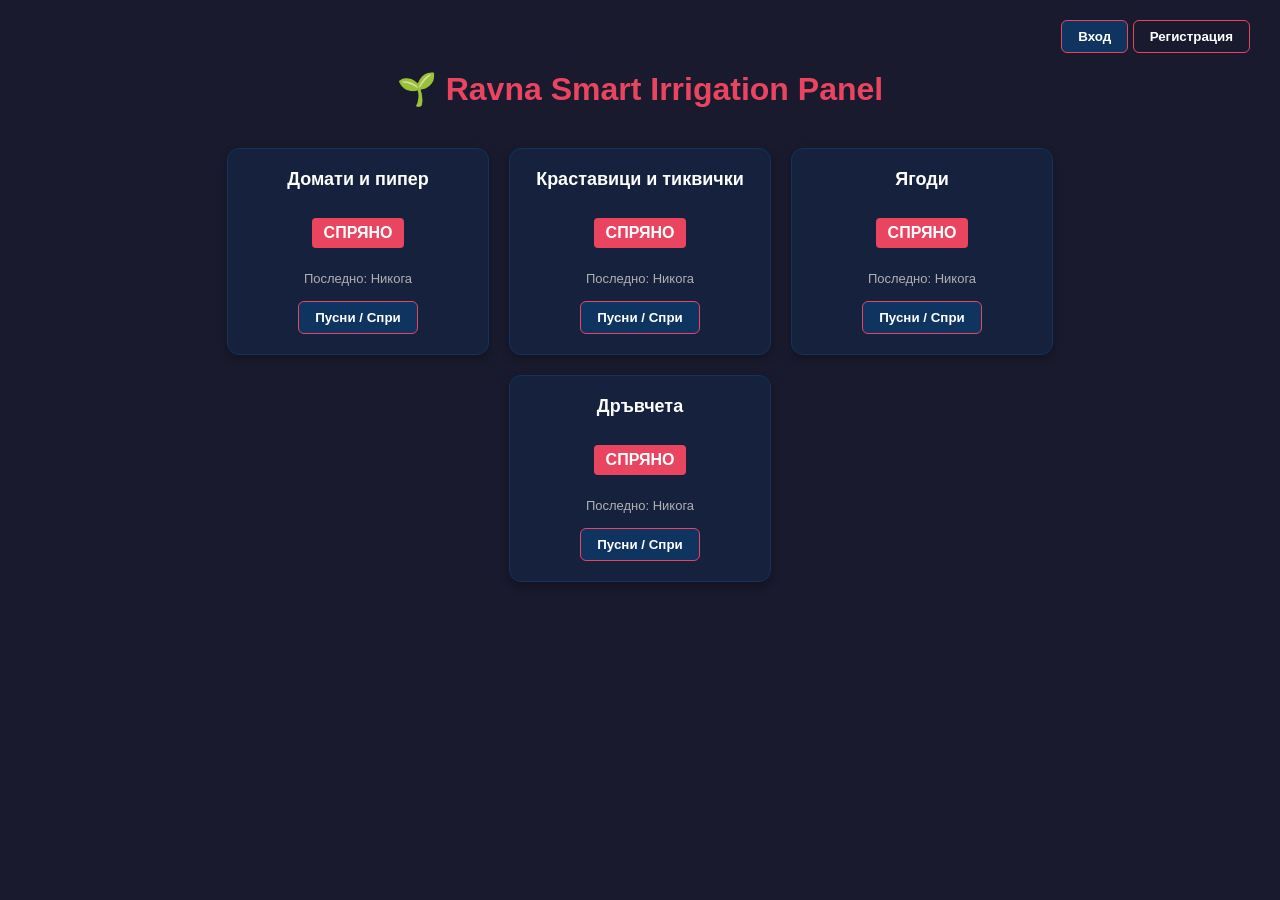
==== irrigation-api/frontend/index.html @ bcd3ff77 "Added the FE code" ====
<!DOCTYPE html>
<html lang="bg">
<head>
    <meta charset="UTF-8">
    <meta name="viewport" content="width=device-width, initial-scale=1.0">
    <title>Smart Irrigation Control Panel</title>
    <link rel="stylesheet" href="style.css">
</head>
<body>
<!-- Горе вдясно бутони за автентикация -->
<div id="top-auth-bar" class="top-bar">
    <div id="login-trigger-section">
        <button onclick="openLoginModal()">Вход</button>
        <button class="btn-secondary" onclick="openRegisterModal()">Регистрация</button>
    </div>
    <div id="user-info" style="display: none;">
        <p>Добре дошъл, <span id="current-username"></span>!</p>
        <button onclick="logoutUser()">Изход</button>
    </div>
</div>

<h1>🌱 Ravna Smart Irrigation Panel</h1>

<!-- Модален прозорец за Вход -->
<div id="login-modal" class="modal">
    <div class="modal-content card">
        <span class="close-btn" onclick="closeLoginModal()">&times;</span>
        <h3>Вход в системата</h3>
        <form onsubmit="event.preventDefault(); loginUser();" novalidate>
            <input type="text" id="login-username" placeholder="Потребителско име"><br><br>
            <div class="password-container">
                <input type="password" id="login-password" placeholder="Парола">
                <span class="password-toggle" onclick="togglePasswordVisibility('login-password')">👁️</span>
            </div>
            <div id="login-error" class="error-msg"></div><br>
            <button type="submit">Вход</button>
        </form>
    </div>
</div>

<!-- Модален прозорец за Регистрация -->
<div id="register-modal" class="modal">
    <div class="modal-content card">
        <span class="close-btn" onclick="closeRegisterModal()">&times;</span>
        <h3>Регистрация на нов потребител</h3>
        <form onsubmit="event.preventDefault(); registerUser();" novalidate>
            <input type="text" id="reg-username" placeholder="Потребителско име"><br><br>
            <div class="password-container">
                <input type="password" id="reg-password" placeholder="Парола">
                <span class="password-toggle" onclick="togglePasswordVisibility('reg-password')">👁️</span>
            </div>
            <div id="reg-error" class="error-msg"></div><br>
            <button type="submit">Запиши се</button>
        </form>
    </div>
</div>

<!-- Централно табло със зоните -->
<div class="grid" id="zones-container">
    <div class="card" data-zone-id="1">
        <h3 class="zone-name">Домати и пипер</h3>
        <div class="status off">СПРЯНО</div>
        <p class="zone-watered">Последно: Никога</p>
        <button onclick="toggleZone(1)">Пусни / Спри</button>
    </div>

    <div class="card" data-zone-id="3">
        <h3 class="zone-name">Краставици и тиквички</h3>
        <div class="status off">СПРЯНО</div>
        <p class="zone-watered">Последно: Никога</p>
        <button onclick="toggleZone(3)">Пусни / Спри</button>
    </div>

    <div class="card" data-zone-id="4">
        <h3 class="zone-name">Ягоди</h3>
        <div class="status off">СПРЯНО</div>
        <p class="zone-watered">Последно: Никога</p>
        <button onclick="toggleZone(4)">Пусни / Спри</button>
    </div>

    <div class="card" data-zone-id="5">
        <h3 class="zone-name">Дръвчета</h3>
        <div class="status off">СПРЯНО</div>
        <p class="zone-watered">Последно: Никога</p>
        <button onclick="toggleZone(5)">Пусни / Спри</button>
    </div>
</div>

<script src="app.js"></script>
</body>
</html>
---- irrigation-api/frontend/style.css ----
body {
    background-color: #1a1a2e;
    color: #eaeaea;
    font-family: Arial, sans-serif;
    margin: 0;
    padding: 20px;
    text-align: center;
}

/* Лента горе вдясно */
.top-bar {
    position: absolute;
    top: 20px;
    right: 30px;
    display: flex;
    align-items: center;
    gap: 10px;
}

.top-bar p {
    margin: 0 10px 0 0;
    display: inline-block;
}

h1 {
    color: #e94560;
    margin-top: 50px;
    margin-bottom: 40px;
}

/* Мрежа за картите в центъра */
.grid {
    display: flex;
    flex-wrap: wrap;
    justify-content: center;
    gap: 20px;
    max-width: 900px;
    margin: 0 auto;
}

.card {
    background: #16213e;
    border: 1px solid #0f3460;
    border-radius: 12px;
    padding: 20px;
    width: 220px;
    box-shadow: 0 4px 10px rgba(0, 0, 0, 0.3);
}

.zone-name {
    margin-top: 0;
    color: #fff;
    font-size: 18px;
}

.status {
    font-weight: bold;
    padding: 6px;
    border-radius: 4px;
    margin: 10px 0;
    display: inline-block;
    width: 80px;
}

.status.off {
    background-color: #e94560;
    color: #fff;
}

.status.on {
    background-color: #4ecc6d;
    color: #fff;
}

.zone-watered {
    font-size: 13px;
    color: #b0b0b0;
    margin-bottom: 15px;
}

button {
    background-color: #0f3460;
    color: #fff;
    border: 1px solid #e94560;
    padding: 8px 16px;
    border-radius: 6px;
    cursor: pointer;
    font-weight: bold;
    transition: background 0.2s;
}

button:hover {
    background-color: #e94560;
}

input {
    width: 80%;
    padding: 8px 12px;
    border-radius: 6px;
    border: 1px solid #1f4068;
    background: #0f3460;
    color: #fff;
    margin-bottom: 10px;
}

/* Модален прозорец */
.modal {
    display: none;
    position: fixed;
    z-index: 1000;
    left: 0;
    top: 0;
    width: 100%;
    height: 100%;
    background-color: rgba(0, 0, 0, 0.7);
}

.modal-content {
    position: relative;
    max-width: 350px;
    margin: 10% auto;
    text-align: center;
}

.close-btn {
    position: absolute;
    right: 15px;
    top: 10px;
    color: #e94560;
    font-size: 24px;
    font-weight: bold;
    cursor: pointer;
}

.btn-secondary {
    background: transparent;
    border: 1px solid #e94560;
}

.btn-secondary:hover {
    background: #e94560;
    color: #fff;
}
.error-msg {
    color: #e94560;
    font-size: 12px;
    margin-top: 5px;
    min-height: 15px;
    text-align: center;
    padding: 0 10px;
    word-break: break-word;
}

.password-container {
    position: relative;
    width: 80%;
    margin: 0 auto;
}

.password-container input {
    width: 100%;
    box-sizing: border-box;
    margin-bottom: 0;
    padding-right: 35px; /* Оставяме място за окото отвътре */
}

.password-toggle {
    position: absolute;
    right: 12px;
    top: 50%;
    transform: translateY(-50%);
    cursor: pointer;
    color: #b0b0b0;
    font-size: 16px;
    user-select: none;
}

.error-msg {
    color: #e94560;
    font-size: 12px;
    margin-top: 8px;
    min-height: 15px;
    text-align: center;
    padding: 0 10px;
    word-break: break-word;
}
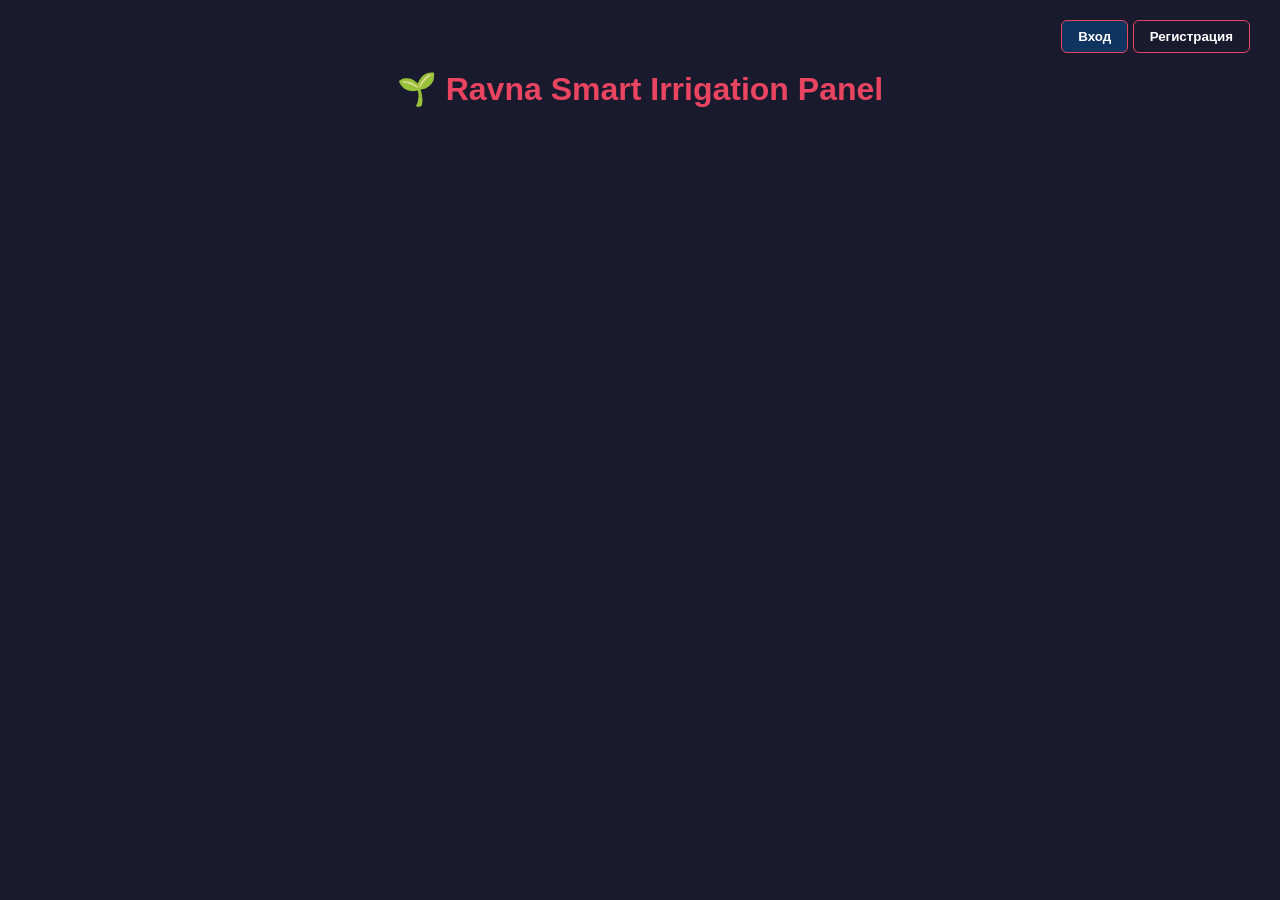
==== commit b6517012: "Adding the zone the db so that it show the last run state correctly and take the zones from the db" ====
--- a/irrigation-api/frontend/index.html
+++ b/irrigation-api/frontend/index.html
@@ -55,35 +55,8 @@
     </div>
 </div>
 
-<!-- Централно табло със зоните -->
+<!-- Централно табло със зоните (генерира се динамично от JavaScript) -->
 <div class="grid" id="zones-container">
-    <div class="card" data-zone-id="1">
-        <h3 class="zone-name">Домати и пипер</h3>
-        <div class="status off">СПРЯНО</div>
-        <p class="zone-watered">Последно: Никога</p>
-        <button onclick="toggleZone(1)">Пусни / Спри</button>
-    </div>
-
-    <div class="card" data-zone-id="3">
-        <h3 class="zone-name">Краставици и тиквички</h3>
-        <div class="status off">СПРЯНО</div>
-        <p class="zone-watered">Последно: Никога</p>
-        <button onclick="toggleZone(3)">Пусни / Спри</button>
-    </div>
-
-    <div class="card" data-zone-id="4">
-        <h3 class="zone-name">Ягоди</h3>
-        <div class="status off">СПРЯНО</div>
-        <p class="zone-watered">Последно: Никога</p>
-        <button onclick="toggleZone(4)">Пусни / Спри</button>
-    </div>
-
-    <div class="card" data-zone-id="5">
-        <h3 class="zone-name">Дръвчета</h3>
-        <div class="status off">СПРЯНО</div>
-        <p class="zone-watered">Последно: Никога</p>
-        <button onclick="toggleZone(5)">Пусни / Спри</button>
-    </div>
 </div>
 
 <script src="app.js"></script>
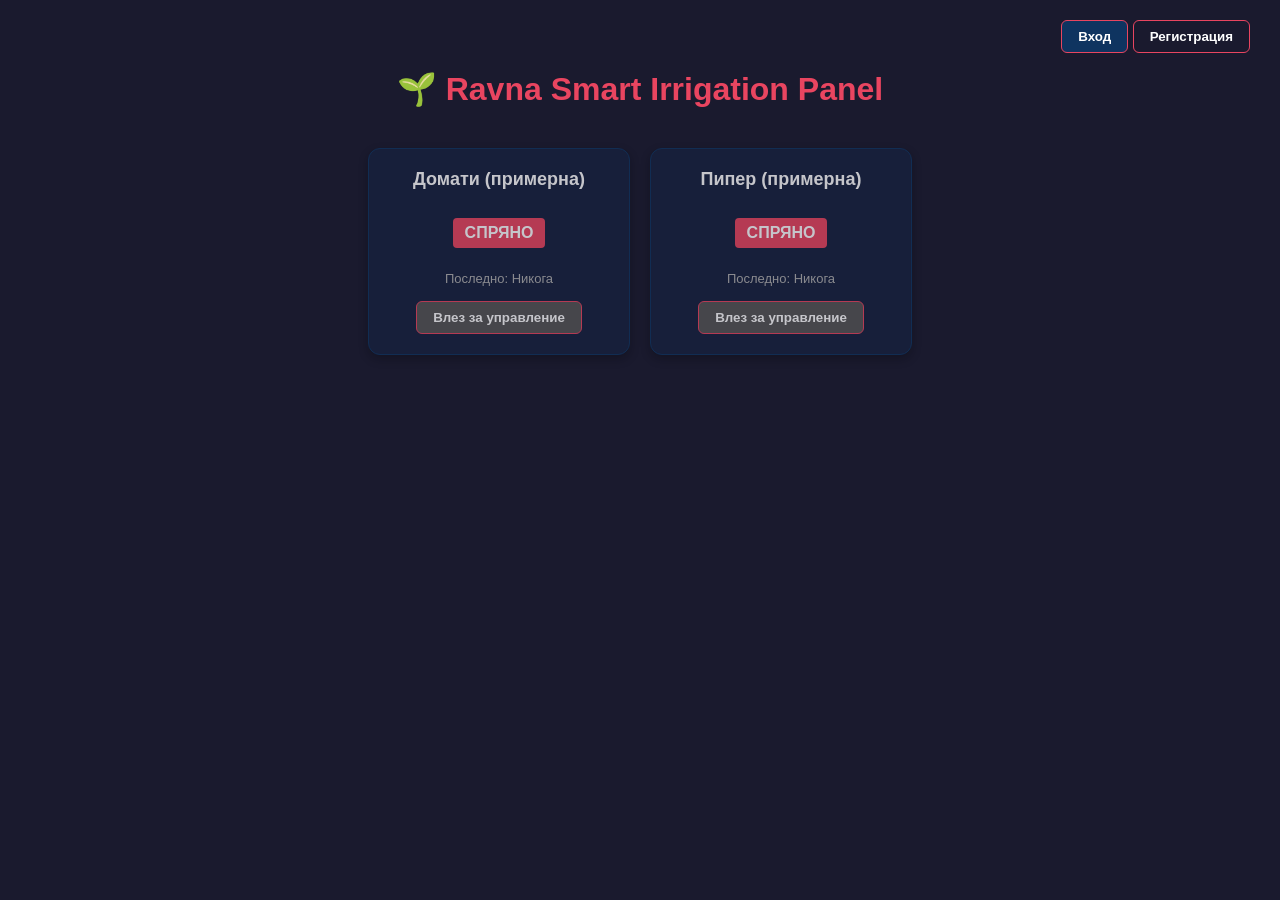
==== commit 04b0c610: "Aded functionality to kick the user out after the JWT expires and display zones for when no user is " ====
--- a/irrigation-api/frontend/index.html
+++ b/irrigation-api/frontend/index.html
@@ -54,8 +54,7 @@
         </form>
     </div>
 </div>
-
-<!-- Централно табло със зоните (генерира се динамично от JavaScript) -->
+<!-- Централно табло със зоните -->
 <div class="grid" id="zones-container">
 </div>
 
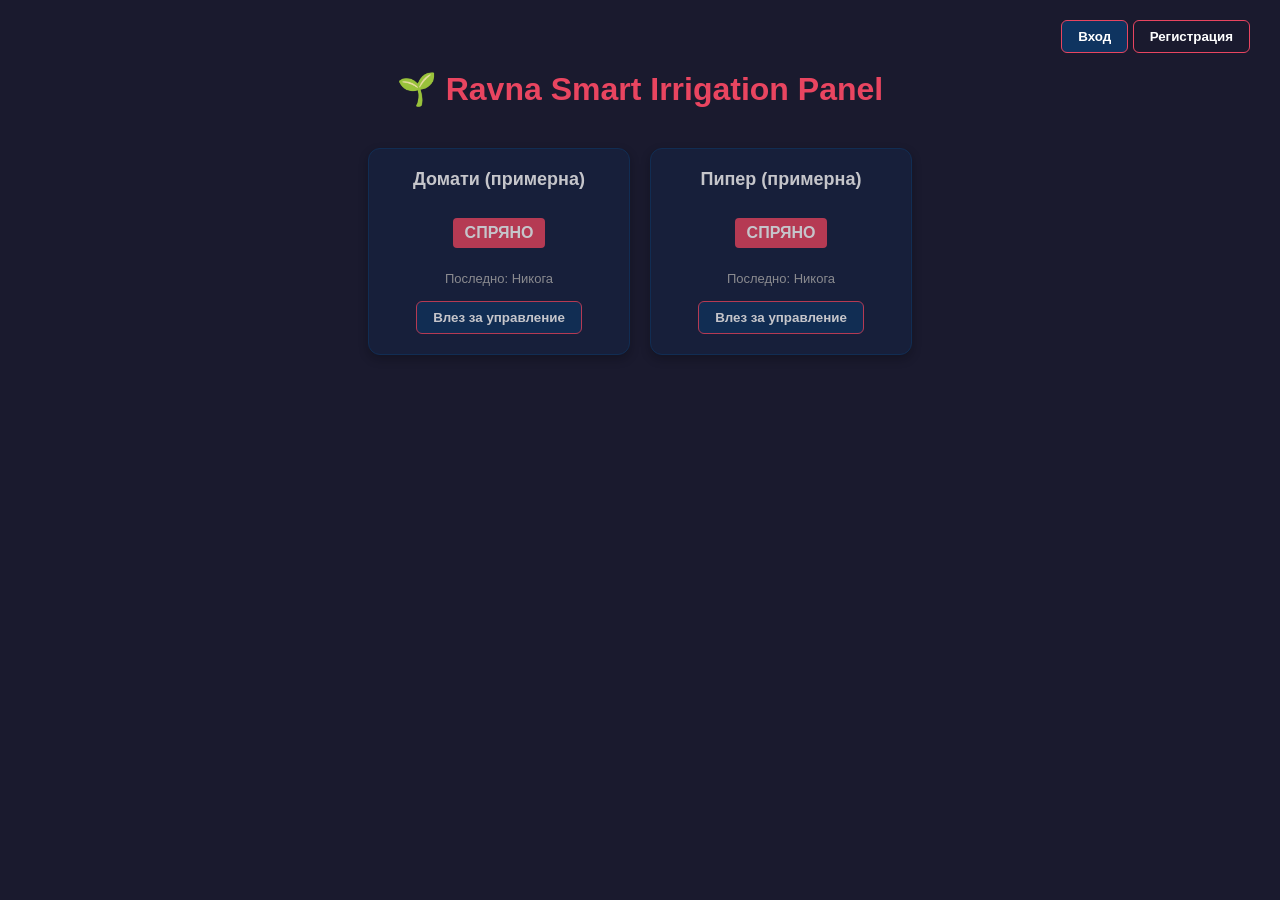
==== commit 2033e713: "refactor the code to make it easier to manage by adding the backend dir for the BE helpers and fixin" ====
--- a/irrigation-api/frontend/index.html
+++ b/irrigation-api/frontend/index.html
@@ -13,8 +13,9 @@
         <button onclick="openLoginModal()">Вход</button>
         <button class="btn-secondary" onclick="openRegisterModal()">Регистрация</button>
     </div>
-    <div id="user-info" style="display: none;">
-        <p>Добре дошъл, <span id="current-username"></span>!</p>
+    <div id="user-info" style="display: none; align-items: center; gap: 10px;">
+        <p style="margin: 0;">Добре дошъл, <span id="current-username"></span>!</p>
+        <button onclick="openAddZoneModal()" style="background-color: #4CAF50; cursor: pointer;">+ Добави зона</button>
         <button onclick="logoutUser()">Изход</button>
     </div>
 </div>
@@ -37,6 +38,18 @@
         </form>
     </div>
 </div>
+<!-- Модален прозорец за Добавяне на зона -->
+<div id="add-zone-modal" class="modal">
+    <div class="modal-content card">
+        <span class="close-btn" onclick="closeAddZoneModal()">&times;</span>
+        <h3>Добавяне на нова зона</h3>
+        <form onsubmit="event.preventDefault(); addZone();">
+            <input type="text" id="newZoneName" placeholder="Име на зоната (напр. Оранжерия)"><br><br>
+            <div id="add-zone-error" class="error-msg"></div><br>
+            <button type="submit">Запиши зоната</button>
+        </form>
+    </div>
+</div>
 
 <!-- Модален прозорец за Регистрация -->
 <div id="register-modal" class="modal">
@@ -54,6 +67,17 @@
         </form>
     </div>
 </div>
+
+<template id="zone-card-template">
+    <div class="card">
+        <h3 class="zone-name"></h3>
+        <div class="zone-status"></div>
+        <p class="zone-watered"></p>
+        <button class="btn-toggle">Пусни / Спри</button>
+        <button class="btn-delete" style="background-color: #d9534f; margin-top: 5px;">Изтрий</button>
+    </div>
+</template>
+
 <!-- Централно табло със зоните -->
 <div class="grid" id="zones-container">
 </div>
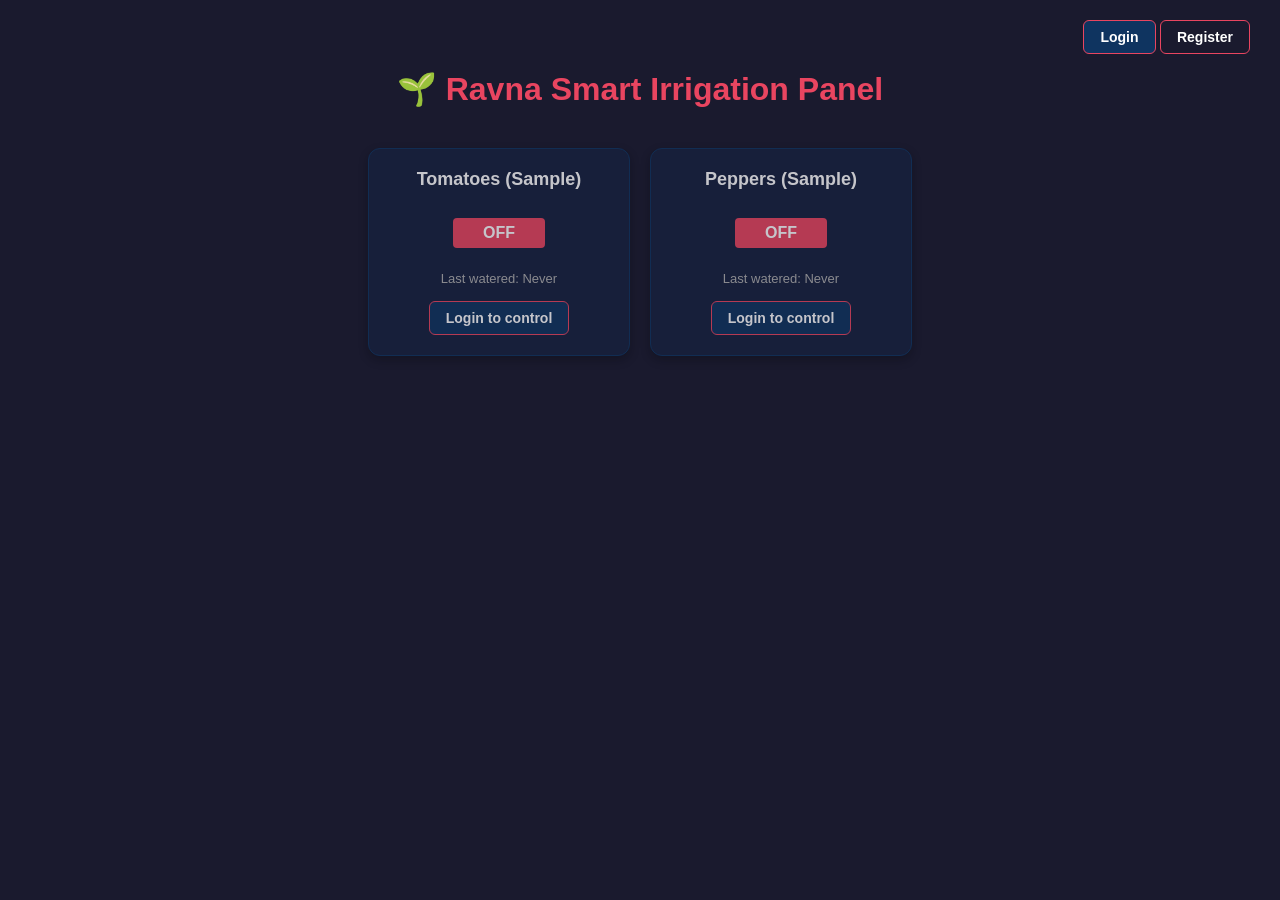
==== commit d7a002f3: "refactor: standardize dual-environment setup and code documentation - Cleaned up and updated all int" ====
--- a/irrigation-api/frontend/index.html
+++ b/irrigation-api/frontend/index.html
@@ -1,5 +1,5 @@
 <!DOCTYPE html>
-<html lang="bg">
+<html lang="en">
 <head>
     <meta charset="UTF-8">
     <meta name="viewport" content="width=device-width, initial-scale=1.0">
@@ -7,81 +7,83 @@
     <link rel="stylesheet" href="style.css">
 </head>
 <body>
-<!-- Горе вдясно бутони за автентикация -->
-<div id="top-auth-bar" class="top-bar">
-    <div id="login-trigger-section">
-        <button onclick="openLoginModal()">Вход</button>
-        <button class="btn-secondary" onclick="openRegisterModal()">Регистрация</button>
+
+    <!-- Top Navigation & Auth Bar -->
+    <div id="top-auth-bar" class="top-bar">
+        <div id="login-trigger-section">
+            <button onclick="openLoginModal()">Login</button>
+            <button class="btn-secondary" onclick="openRegisterModal()">Register</button>
+        </div>
+        <div id="user-info" class="user-info-bar hidden">
+            <p class="welcome-text">Welcome, <span id="current-username"></span>!</p>
+            <button class="btn-success" onclick="openAddZoneModal()">+ Add Zone</button>
+            <button class="btn-danger" onclick="logoutUser()">Logout</button>
+        </div>
     </div>
-    <div id="user-info" style="display: none; align-items: center; gap: 10px;">
-        <p style="margin: 0;">Добре дошъл, <span id="current-username"></span>!</p>
-        <button onclick="openAddZoneModal()" style="background-color: #4CAF50; cursor: pointer;">+ Добави зона</button>
-        <button onclick="logoutUser()">Изход</button>
+
+    <h1>🌱 Ravna Smart Irrigation Panel</h1>
+
+    <!-- Login Modal -->
+    <div id="login-modal" class="modal">
+        <div class="modal-content card">
+            <span class="close-btn" onclick="closeLoginModal()">&times;</span>
+            <h3>System Login</h3>
+            <form onsubmit="event.preventDefault(); loginUser();" novalidate>
+                <input type="text" id="login-username" placeholder="Username"><br><br>
+                <div class="password-container">
+                    <input type="password" id="login-password" placeholder="Password">
+                    <span class="password-toggle" onclick="togglePasswordVisibility('login-password')">👁️</span>
+                </div>
+                <div id="login-error" class="error-msg"></div><br>
+                <button type="submit">Login</button>
+            </form>
+        </div>
     </div>
-</div>
 
-<h1>🌱 Ravna Smart Irrigation Panel</h1>
+    <!-- Add Zone Modal -->
+    <div id="add-zone-modal" class="modal">
+        <div class="modal-content card">
+            <span class="close-btn" onclick="closeAddZoneModal()">&times;</span>
+            <h3>Add New Zone</h3>
+            <form onsubmit="event.preventDefault(); addZone();">
+                <input type="text" id="newZoneName" placeholder="Zone name (e.g. Greenhouse)"><br><br>
+                <div id="add-zone-error" class="error-msg"></div><br>
+                <button type="submit">Save Zone</button>
+            </form>
+        </div>
+    </div>
 
-<!-- Модален прозорец за Вход -->
-<div id="login-modal" class="modal">
-    <div class="modal-content card">
-        <span class="close-btn" onclick="closeLoginModal()">&times;</span>
-        <h3>Вход в системата</h3>
-        <form onsubmit="event.preventDefault(); loginUser();" novalidate>
-            <input type="text" id="login-username" placeholder="Потребителско име"><br><br>
-            <div class="password-container">
-                <input type="password" id="login-password" placeholder="Парола">
-                <span class="password-toggle" onclick="togglePasswordVisibility('login-password')">👁️</span>
-            </div>
-            <div id="login-error" class="error-msg"></div><br>
-            <button type="submit">Вход</button>
-        </form>
+    <!-- Register Modal -->
+    <div id="register-modal" class="modal">
+        <div class="modal-content card">
+            <span class="close-btn" onclick="closeRegisterModal()">&times;</span>
+            <h3>User Registration</h3>
+            <form onsubmit="event.preventDefault(); registerUser();" novalidate>
+                <input type="text" id="reg-username" placeholder="Username"><br><br>
+                <div class="password-container">
+                    <input type="password" id="reg-password" placeholder="Password">
+                    <span class="password-toggle" onclick="togglePasswordVisibility('reg-password')">👁️</span>
+                </div>
+                <div id="reg-error" class="error-msg"></div><br>
+                <button type="submit">Register</button>
+            </form>
+        </div>
     </div>
-</div>
-<!-- Модален прозорец за Добавяне на зона -->
-<div id="add-zone-modal" class="modal">
-    <div class="modal-content card">
-        <span class="close-btn" onclick="closeAddZoneModal()">&times;</span>
-        <h3>Добавяне на нова зона</h3>
-        <form onsubmit="event.preventDefault(); addZone();">
-            <input type="text" id="newZoneName" placeholder="Име на зоната (напр. Оранжерия)"><br><br>
-            <div id="add-zone-error" class="error-msg"></div><br>
-            <button type="submit">Запиши зоната</button>
-        </form>
-    </div>
-</div>
 
-<!-- Модален прозорец за Регистрация -->
-<div id="register-modal" class="modal">
-    <div class="modal-content card">
-        <span class="close-btn" onclick="closeRegisterModal()">&times;</span>
-        <h3>Регистрация на нов потребител</h3>
-        <form onsubmit="event.preventDefault(); registerUser();" novalidate>
-            <input type="text" id="reg-username" placeholder="Потребителско име"><br><br>
-            <div class="password-container">
-                <input type="password" id="reg-password" placeholder="Парола">
-                <span class="password-toggle" onclick="togglePasswordVisibility('reg-password')">👁️</span>
-            </div>
-            <div id="reg-error" class="error-msg"></div><br>
-            <button type="submit">Запиши се</button>
-        </form>
-    </div>
-</div>
+    <!-- HTML Template for dynamic zone cards -->
+    <template id="zone-card-template">
+        <div class="card">
+            <h3 class="zone-name"></h3>
+            <div class="zone-status"></div>
+            <p class="zone-watered"></p>
+            <button class="btn-toggle">Toggle On / Off</button>
+            <button class="btn-delete btn-danger zone-delete-btn">Delete</button>
+        </div>
+    </template>
 
-<template id="zone-card-template">
-    <div class="card">
-        <h3 class="zone-name"></h3>
-        <div class="zone-status"></div>
-        <p class="zone-watered"></p>
-        <button class="btn-toggle">Пусни / Спри</button>
-        <button class="btn-delete" style="background-color: #d9534f; margin-top: 5px;">Изтрий</button>
-    </div>
-</template>
+    <!-- Central dashboard grid for zones -->
+    <div class="grid" id="zones-container"></div>
 
-<!-- Централно табло със зоните -->
-<div class="grid" id="zones-container">
-</div>
-
-<script src="app.js"></script>
+    <script src="app.js"></script>
 </body>
 </html>
--- a/irrigation-api/frontend/style.css
+++ b/irrigation-api/frontend/style.css
@@ -1,3 +1,6 @@
+/* ==========================================
+   1. Global Styles & Reset
+   ========================================== */
 body {
     background-color: #1a1a2e;
     color: #eaeaea;
@@ -7,7 +10,15 @@
     text-align: center;
 }
 
-/* Лента горе вдясно */
+h1 {
+    color: #e94560;
+    margin-top: 50px;
+    margin-bottom: 40px;
+}
+
+/* ==========================================
+   2. Top Navigation & Auth Bar
+   ========================================== */
 .top-bar {
     position: absolute;
     top: 20px;
@@ -22,13 +33,19 @@
     display: inline-block;
 }
 
-h1 {
-    color: #e94560;
-    margin-top: 50px;
-    margin-bottom: 40px;
-}
-
-/* Мрежа за картите в центъра */
+.user-info-bar {
+    display: flex;
+    align-items: center;
+    gap: 10px;
+}
+
+.welcome-text {
+    margin: 0;
+}
+
+/* ==========================================
+   3. Dashboard Grid & Cards
+   ========================================== */
 .grid {
     display: flex;
     flex-wrap: wrap;
@@ -47,12 +64,26 @@
     box-shadow: 0 4px 10px rgba(0, 0, 0, 0.3);
 }
 
+/* Sample/Dummy card styling for unauthenticated users */
+.card.sample-card {
+    opacity: 0.75;
+}
+
 .zone-name {
     margin-top: 0;
     color: #fff;
     font-size: 18px;
 }
 
+.zone-watered {
+    font-size: 13px;
+    color: #b0b0b0;
+    margin-bottom: 15px;
+}
+
+/* ==========================================
+   4. Status Indicators
+   ========================================== */
 .status {
     font-weight: bold;
     padding: 6px;
@@ -72,12 +103,9 @@
     color: #fff;
 }
 
-.zone-watered {
-    font-size: 13px;
-    color: #b0b0b0;
-    margin-bottom: 15px;
-}
-
+/* ==========================================
+   5. Buttons & Variants
+   ========================================== */
 button {
     background-color: #0f3460;
     color: #fff;
@@ -86,14 +114,43 @@
     border-radius: 6px;
     cursor: pointer;
     font-weight: bold;
-    transition: background 0.2s;
+    transition: background 0.2s, opacity 0.2s;
+    font-size: 14px;
 }
 
 button:hover {
     background-color: #e94560;
 }
 
-input {
+.btn-secondary {
+    background: transparent;
+    border: 1px solid #e94560;
+}
+
+.btn-secondary:hover {
+    background: #e94560;
+    color: #fff;
+}
+
+.btn-success {
+    background-color: #4CAF50;
+    border-color: #4CAF50;
+}
+
+.btn-danger {
+    background-color: #d9534f;
+    border-color: #d9534f;
+}
+
+.zone-delete-btn {
+    margin-top: 5px;
+}
+
+/* ==========================================
+   6. Forms, Inputs & Password Toggle
+   ========================================== */
+input[type="text"],
+input[type="password"] {
     width: 80%;
     padding: 8px 12px;
     border-radius: 6px;
@@ -101,9 +158,35 @@
     background: #0f3460;
     color: #fff;
     margin-bottom: 10px;
-}
-
-/* Модален прозорец */
+    box-sizing: border-box;
+}
+
+.password-container {
+    position: relative;
+    width: 80%;
+    margin: 0 auto;
+}
+
+.password-container input {
+    width: 100%;
+    margin-bottom: 0;
+    padding-right: 35px; /* Leaves space for the eye icon */
+}
+
+.password-toggle {
+    position: absolute;
+    right: 12px;
+    top: 50%;
+    transform: translateY(-50%);
+    cursor: pointer;
+    color: #b0b0b0;
+    font-size: 16px;
+    user-select: none;
+}
+
+/* ==========================================
+   7. Modals & Popups
+   ========================================== */
 .modal {
     display: none;
     position: fixed;
@@ -132,49 +215,13 @@
     cursor: pointer;
 }
 
-.btn-secondary {
-    background: transparent;
-    border: 1px solid #e94560;
-}
-
-.btn-secondary:hover {
-    background: #e94560;
-    color: #fff;
-}
-.error-msg {
-    color: #e94560;
-    font-size: 12px;
-    margin-top: 5px;
-    min-height: 15px;
-    text-align: center;
-    padding: 0 10px;
-    word-break: break-word;
-}
-
-.password-container {
-    position: relative;
-    width: 80%;
-    margin: 0 auto;
-}
-
-.password-container input {
-    width: 100%;
-    box-sizing: border-box;
-    margin-bottom: 0;
-    padding-right: 35px; /* Оставяме място за окото отвътре */
-}
-
-.password-toggle {
-    position: absolute;
-    right: 12px;
-    top: 50%;
-    transform: translateY(-50%);
-    cursor: pointer;
-    color: #b0b0b0;
-    font-size: 16px;
-    user-select: none;
-}
-
+.close-btn:hover {
+    color: #fff;
+}
+
+/* ==========================================
+   8. Utility Classes
+   ========================================== */
 .error-msg {
     color: #e94560;
     font-size: 12px;
@@ -183,4 +230,8 @@
     text-align: center;
     padding: 0 10px;
     word-break: break-word;
+}
+
+.hidden {
+    display: none !important;
 }
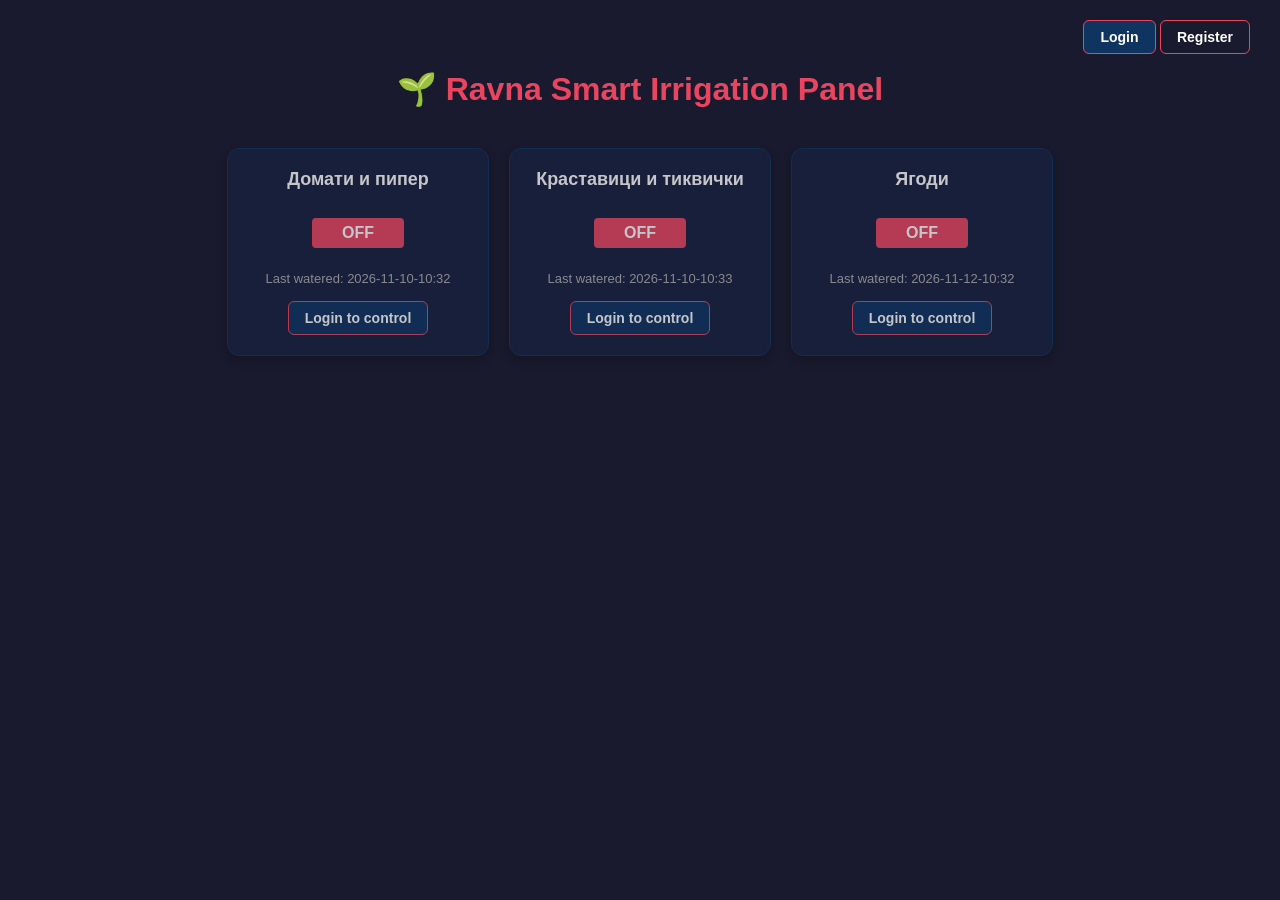
==== commit a09f89f2: "fixing the functionalities after the rollback" ====
--- a/irrigation-api/frontend/index.html
+++ b/irrigation-api/frontend/index.html
@@ -14,7 +14,7 @@
             <button onclick="openLoginModal()">Login</button>
             <button class="btn-secondary" onclick="openRegisterModal()">Register</button>
         </div>
-        <div id="user-info" class="user-info-bar hidden">
+        <div id="user-info" class="user-info-bar">
             <p class="welcome-text">Welcome, <span id="current-username"></span>!</p>
             <button class="btn-success" onclick="openAddZoneModal()">+ Add Zone</button>
             <button class="btn-danger" onclick="logoutUser()">Logout</button>
--- a/irrigation-api/frontend/style.css
+++ b/irrigation-api/frontend/style.css
@@ -26,6 +26,14 @@
     display: flex;
     align-items: center;
     gap: 10px;
+    z-index: 100;
+}
+
+/* Добави това правило тук: */
+#login-trigger-section, .user-info-bar {
+    display: flex;
+    align-items: center;
+    gap: 10px;
 }
 
 .top-bar p {
@@ -33,14 +41,10 @@
     display: inline-block;
 }
 
-.user-info-bar {
-    display: flex;
-    align-items: center;
-    gap: 10px;
-}
-
 .welcome-text {
     margin: 0;
+    color: #fff;
+    font-weight: bold;
 }
 
 /* ==========================================
@@ -64,7 +68,6 @@
     box-shadow: 0 4px 10px rgba(0, 0, 0, 0.3);
 }
 
-/* Sample/Dummy card styling for unauthenticated users */
 .card.sample-card {
     opacity: 0.75;
 }
@@ -137,9 +140,17 @@
     border-color: #4CAF50;
 }
 
+.btn-success:hover {
+    background-color: #45a049;
+}
+
 .btn-danger {
     background-color: #d9534f;
     border-color: #d9534f;
+}
+
+.btn-danger:hover {
+    background-color: #c9302c;
 }
 
 .zone-delete-btn {
@@ -170,7 +181,7 @@
 .password-container input {
     width: 100%;
     margin-bottom: 0;
-    padding-right: 35px; /* Leaves space for the eye icon */
+    padding-right: 35px;
 }
 
 .password-toggle {
